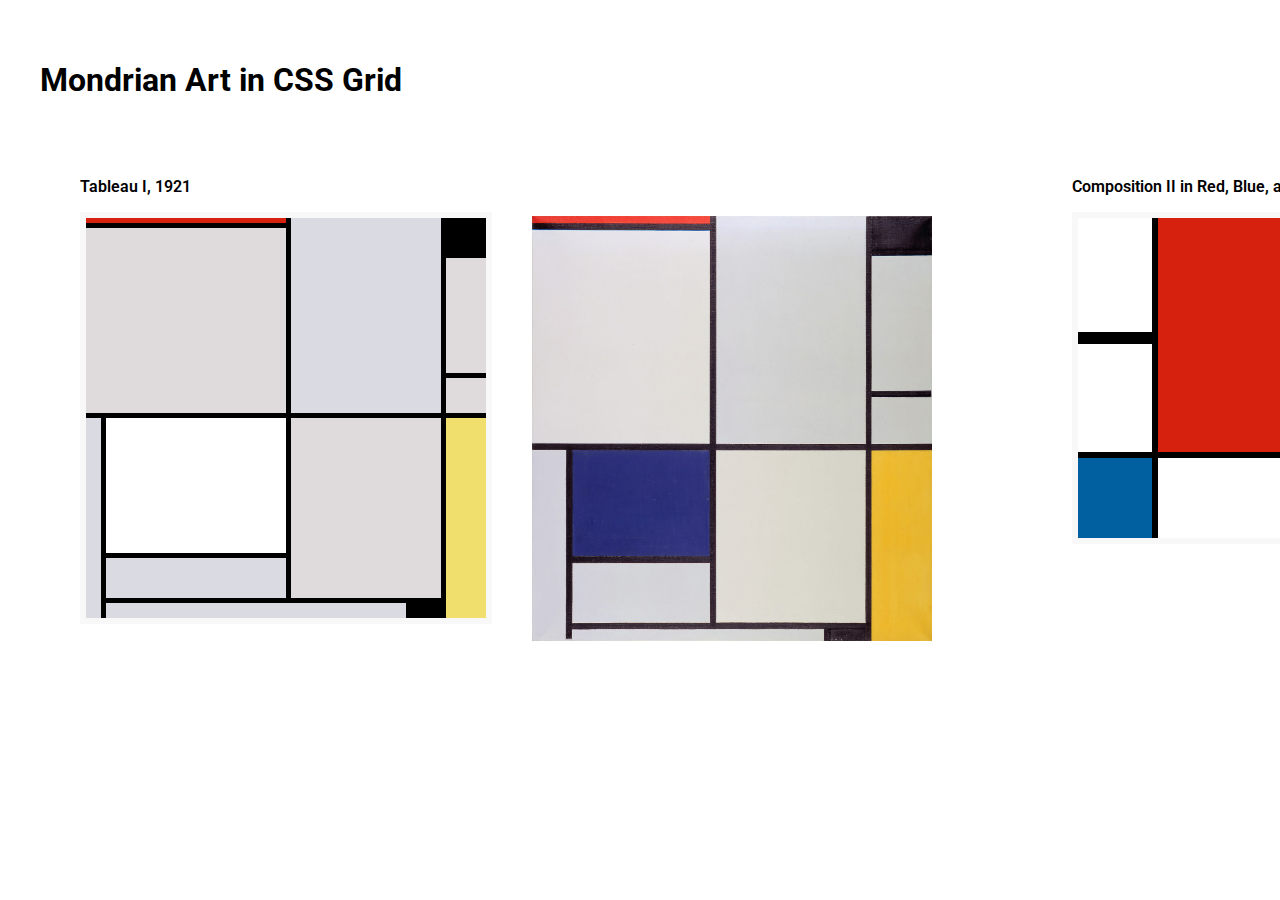
==== index.html @ 7b87a52e "Rothko No.3/No.13 added" ====
<!DOCTYPE html>
<html lang="">
<head>
    <meta charset="utf-8">
    <meta name="viewport" content="width=device-width, initial-scale=1.0">
    <title>Mondrian Art in CSS Grid</title>
    <link href="https://fonts.googleapis.com/css?family=Roboto" rel="stylesheet"> 
    <link rel="stylesheet" href="css/mondrian.css">

</head>

<body>
<h1>Mondrian Art in CSS Grid</h1>

<div class="wrapper">

    <div class="canvas tableu1">
        <p>Tableau I, 1921</p>
        <ul>
            <li class="red"></li>
            <li class="lightgray2"></li>
            <li class="black"></li>
            <li class="lightgray1"></li>

            <li class="lightgray1"></li>
            <li class="lightgray1"></li>

            <li class="lightgray2"></li>
            <li class="indigo"></li>
            <li class="lightgray1"></li>
            <li class="yellow"></li>
            <li class="lightgray2"></li>
            <li class="lightgray2"></li>
            <li class="black"></li>
        </ul>
    </div>   
    <div class="painting">
        <img src="images/img_tableau_1.jpg" alt="">
    </div>

    <div class="canvas comp2">
        <p>Composition II in Red, Blue, and Yellow, 1930</p>
        <ul>
            <li class="white"></li>
            <li class="red"></li>
            <li class="white"></li>
            <li class="blue"></li>
            <li class="white"></li>
            <li class="white"></li>
            <li class="yellow"></li>
        </ul>
    </div>
    <div class="painting">
        <img src="images/img_comp2.jpg" alt="">
    </div>
<!--
    
    <div class="canvas comp10">
        <p>Composition No. 10 (1939–42)</p>
        <ul>
            <li class="lightblue"></li>
            <li class="white"></li>
            <li class="white"></li>
        </ul>
    </div>
    <div class="painting">
        <img src="images/img_comp10.jpg" alt="">
    </div>
-->
</div>
</body>
</html>
---- css/mondrian.css ----
* {
    -webkit-box-sizing: border-box;
            box-sizing: border-box; }

body {
    margin: 0 auto; 
    padding: 40px;
    font-family: 'Roboto', sans-serif; }

.wrapper { 
    display: flex; }

.wrapper > div{
    flex: 1 0 500px; }

.canvas{
    padding: 40px; }

.painting{
    margin-top: 95px;
}

.painting > img{
    width: 400px; }

p{
    font-weight: 600;
}

ul, li {
    margin: 0;
    padding: 0;
    list-style: none; }

.tableu1{
    max-width: 492px;
}
.tableu1 ul{
    display: grid;
    grid-template-columns: repeat(auto-fit, 20px);
    grid-auto-rows: 10px;
    grid-auto-flow: dense;
    border: 6px solid #f8f8f8;
}
.tableu1 li:nth-child(1){
    grid-column: span 10;
    border-bottom: 5px solid black;
}
.tableu1 li:nth-child(2){
    grid-column: span 8;
    grid-row: span 20;
    border-left: 5px solid black;   
    border-right: 5px solid black;   
    border-bottom: 5px solid black;   
}
.tableu1 li:nth-child(3){
    grid-column: span 2;
    grid-row: span 4;
    border-bottom: 5px solid black;   
}
.tableu1 li:nth-child(4){
    grid-column: span 10;
    grid-row: span 19;
    border-bottom: 5px solid black;   
}
.tableu1 li:nth-child(5){
    grid-column: span 2;
    grid-row: span 12;
    border-bottom: 5px solid black;
}
.tableu1 li:nth-child(6){
    grid-column: span 2;
    grid-row: span 4;
    border-bottom: 5px solid black;
}
.tableu1 li:nth-child(7){
    grid-column: span 1;
    grid-row: span 20;
    border-right: 5px solid black;
}
.tableu1 li:nth-child(8){
    grid-column: span 9;
    grid-row: span 14;
    border-bottom: 5px solid black;
}
.tableu1 li:nth-child(9){
    grid-column: span 8;
    grid-row: span 18;
    border-left: 5px solid black;
    border-right: 5px solid black;
}
.tableu1 li:nth-child(10){
    grid-column: span 2;
    grid-row: span 20;
}
.tableu1 li:nth-child(11){
    grid-column: span 9;
    grid-row: span 4;
}
.tableu1 li:nth-child(12){
    grid-column: span 15;
    grid-row: span 2;
    border-top: 5px solid black;
}
.tableu1 li:nth-child(13){
    grid-column: span 2;
    grid-row: span 2;
}

.comp2{
    max-width: 412px;
}
.comp2 ul{
    display: grid;
    grid-template-columns: repeat(auto-fit, 40px);
    grid-auto-rows: 40px;
    grid-auto-flow: dense; 
    border: 6px solid #f8f8f8;
}
.comp2 li:nth-child(1){
    grid-column: span 2;
    grid-row: span 3;
    border-right: 6px solid black;
    border-bottom: 6px solid black;
}
.comp2 li:nth-child(2){
    grid-column: span 6;
    grid-row: span 6;
    border-bottom: 6px solid black;
}
.comp2 li:nth-child(3){
    grid-column: span 2;
    grid-row: span 3;
    border-right: 6px solid black;
    border-top: 6px solid black;
    border-bottom: 6px solid black;
}
.comp2 li:nth-child(4){
    grid-column: span 2;
    grid-row: span 2;
    border-right: 6px solid black;
}
.comp2 li:nth-child(5){
    grid-column: span 5;
    grid-row: span 2;
    border-right: 6px solid black;
}
.comp2 li:nth-child(6){
    grid-row: span 1;
    border-bottom: 6px solid black;
}
.comp2 li:nth-child(7){
    grid-row: span 1;
}

.rothko-no3{
    width: 400px;   
}
.rothko-no3 ul{
    display: grid;
    grid-template-columns: 1fr;
    grid-auto-rows: 15px;
    grid-auto-flow: dense; 
    border: 10px solid #D86132;
/*    height: 524px;*/

}
.rothko-no3 li:nth-child(1){
    grid-row: span 2;
 }
.rothko-no3 li:nth-child(2){
    grid-row: span 1;
    border-top: 2px solid #D86132;
    border-bottom: 2px solid #D86132;
}
.rothko-no3 li:nth-child(3){
    grid-row: span 15;
}
.rothko-no3 li:nth-child(4){
    grid-row: span 3;
    border-top: 4px solid #D86132;
    border-bottom: 6px solid #D86132;
}
.rothko-no3 li:nth-child(5){
    grid-row: span 2;
}
.rothko-no3 li:nth-child(6){
    grid-row: span 5;
    border-top: 8px solid #D86132;

}
.rothko-no3 li:nth-child(7){
    grid-row: span 5;
}

/*colors*/
.black{
    background: black;
}
.white{
    background: #fff;
}
.lightgray1{
    background: #DFDBDC;
}
.lightgray2{
    background: #DADAE2;
}
.lightyellow{
    background: #FAF3A5;
}
.yellow{
    background: #f0df6d;
}
.yellow2{
    background: #EBB62A;
}
.red{
    background: #d6210e;
}
.darkmagenta{
    background: #460229;
}
.mossgreen{
    background: #5B8948;
}
.darkblue{
    background: #262F74;
}
.blue{
    background: #0160a0;
}
.lightblue{
    background: cornflowerblue; 
}
.darkorange{
    background: #D86132;
}
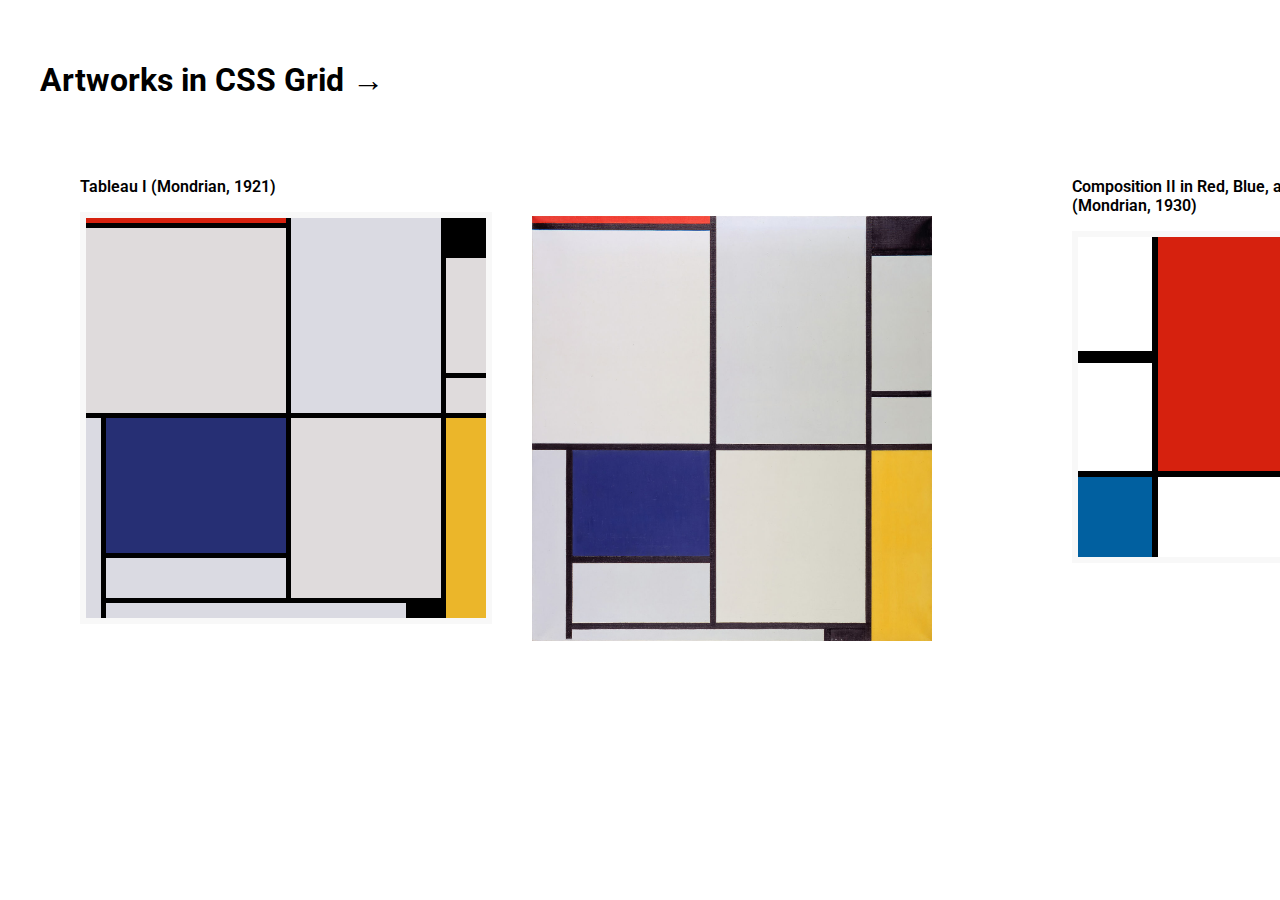
==== commit c97435f9: "Cleaned up copy" ====
--- a/index.html
+++ b/index.html
@@ -3,19 +3,19 @@
 <head>
     <meta charset="utf-8">
     <meta name="viewport" content="width=device-width, initial-scale=1.0">
-    <title>Mondrian Art in CSS Grid</title>
+    <title>Art in CSS Grid</title>
     <link href="https://fonts.googleapis.com/css?family=Roboto" rel="stylesheet"> 
     <link rel="stylesheet" href="css/mondrian.css">
 
 </head>
 
 <body>
-<h1>Mondrian Art in CSS Grid</h1>
+    <h1>Artworks in CSS Grid &#8594;</h1>
 
 <div class="wrapper">
-
+    
     <div class="canvas tableu1">
-        <p>Tableau I, 1921</p>
+        <p>Tableau I (Mondrian, 1921)</p>
         <ul>
             <li class="red"></li>
             <li class="lightgray2"></li>
@@ -26,9 +26,9 @@
             <li class="lightgray1"></li>
 
             <li class="lightgray2"></li>
-            <li class="indigo"></li>
+            <li class="darkblue"></li>
             <li class="lightgray1"></li>
-            <li class="yellow"></li>
+            <li class="yellow2"></li>
             <li class="lightgray2"></li>
             <li class="lightgray2"></li>
             <li class="black"></li>
@@ -39,7 +39,7 @@
     </div>
 
     <div class="canvas comp2">
-        <p>Composition II in Red, Blue, and Yellow, 1930</p>
+        <p>Composition II in Red, Blue, and Yellow (Mondrian, 1930)</p>
         <ul>
             <li class="white"></li>
             <li class="red"></li>
@@ -53,20 +53,23 @@
     <div class="painting">
         <img src="images/img_comp2.jpg" alt="">
     </div>
-<!--
-    
-    <div class="canvas comp10">
-        <p>Composition No. 10 (1939–42)</p>
+
+    <div class="canvas rothko-no3">
+        <p>No. 3/No. 13 - Magenta, Black, Green on Orange (Rothko, 1949)</p>
         <ul>
-            <li class="lightblue"></li>
-            <li class="white"></li>
-            <li class="white"></li>
+            <li class="darkmagenta"></li>
+            <li class="lightyellow"></li>
+            <li class="black"></li>
+            <li class="lightyellow"></li>
+            <li class="black"></li>
+            <li class="mossgreen"></li>
+            <li class="darkorange"></li>
         </ul>
     </div>
     <div class="painting">
-        <img src="images/img_comp10.jpg" alt="">
+        <img src="images/img_rothko-no3no13-1949.jpg" alt="">
     </div>
--->
 </div>
+<!--renee talabucon 2018 -->
 </body>
 </html>
